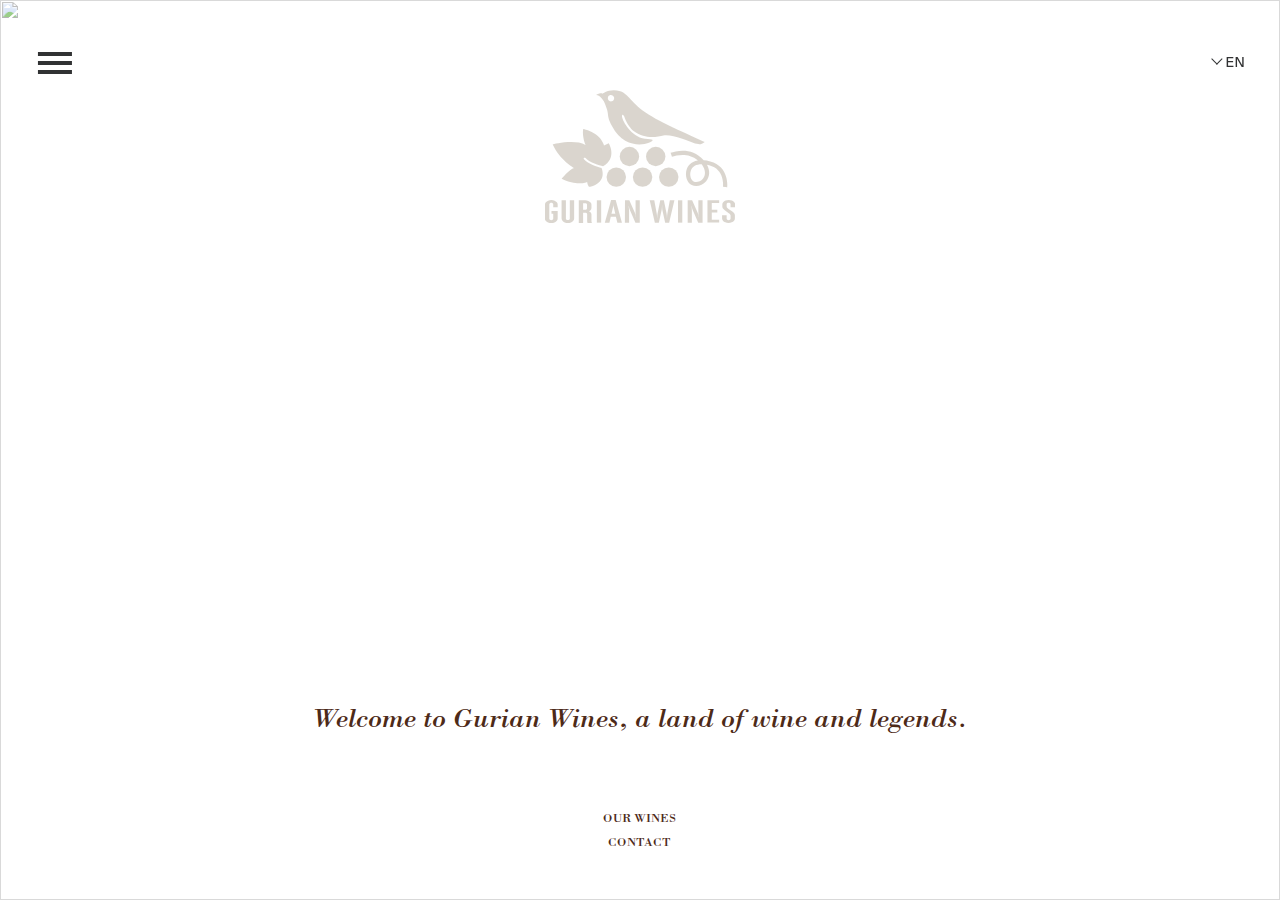
==== index.html @ 1fd7c63c "update html files via upload" ====
<!DOCTYPE html>
<html lang="en">
<head>
	<title>Home - Gurian Wines</title>
	<meta charset="utf-8">
	<meta name="viewport" content="width=device-width, initial-scale=1.0">
	
	<link rel="stylesheet" type="text/css" href="css/bootstrap-reboot.css">
	<link rel="stylesheet" type="text/css" href="css/bootstrap-grid.css">
	<link rel="stylesheet" type="text/css" href="css/bootstrap.css">
	<link rel="stylesheet" type="text/css" href="css/all.css">
	<link rel="stylesheet" type="text/css" href="css/fonts.css">
	<link rel="stylesheet" type="text/css" href="css/style.css">
	<link rel="stylesheet" type="text/css" href="css/landing.css">
</head>
<body class="landing-img">
	<img id="bg1" class="bgImg" src="img/bg-5.jpg">
	<img id="bg2" class="bgImg" src="img/bg-13.jpg">
	<img id="bg3" class="bgImg" src="img/bg-12-copy.jpg">
		<div class="overlay"></div>
	<header class="container-fluid fixed-top">
		<nav class="navbar navbar-light">
			<div class="container-fluid burger">
				<nav class="social-toggler order-last">
					<div class="dropdown">
		    			<a class="nav-link navbar-brand lang-switch-ourwines lang-switch-margin dropdown-toggle" href="javascript:void(0)" id="dropdownMenuButton1" data-bs-toggle="dropdown" aria-expanded="false">EN</a>
		    			<ul class="dropdown-menu dropdown-lang" aria-labelledby="dropdownMenuButton1">
		    				<li><a href="javascript:void(0)" class="dropdown-item">GEO</a></li>
		    				<li><a href="javascript:void(0)" class="dropdown-item">RU</a></li>
		    			</ul>
		    		</div>
				</nav>
				<div id="wrapper">
		      		<div class="circle icon">
			    		<button class="navbar-toggler" type="button" data-toggle="collapse" data-target="#navbarSupportedContent" aria-controls="navbarSupportedContent" aria-expanded="false" aria-label="Toggle navigation">
			    			<div class="nav-toggler-hover">
			    	   			<span class="navbar-toggler-icon"></span>
			    	   			<div class="padd">
			    	   				<span class="line top line-hist" id="line"></span>
			    	   				<span class="line middle line-hist" id="line"></span>
				        			<span class="line bottom line-hist" id="line"></span>
			           			</div>
			          		</div>
			       	  	</button>
			      	</div>
		    	</div>
			</div>
	      <div class="collapse navbar-collapse" id="navbarSupportedContent">
	      </div>
		</nav>
		<!-- <div class="container">
			<div class="row landing-page">
				<div class="col-xxl-4 col-lg-4 col-md-6 col-sm-6 col-6 landing-page-logo">
					<a class="logo-link" href="index.html"><img class="logo" src="img/chateau lanovelle logo.svg"></a>
				</div>
			</div>
		</div> -->
		<div class="fullscreen">
			<!-- <ul>
				<li><a class="full-logo-link" href="#"><img class="full-logo" src="img/ROEDERER_logotype white.svg"></a></li>
				<li class="all"><a href="#">All</a></li>
				<li><a href="#">Watercolor</a></li>
				<li><a href="#">Gouache</a></li>
				<li><a href="#">Pastel</a></li>
				<li><a href="#">Graphic</a></li>
				<li><a href="#">Engraving</a></li>
				<li><a href="#">Sculpture</a></li>
				<li class="dash"><a href="#">–</a></li>
				<li class="contacts"><a class="contact" href="#">CONTACT</a></li>
				<li><a class="contact" href="#">NEWS</a></li>
				<ul class="fa-twit-inst">
					<li><a class="social" href="#"><i class="fab fa-facebook-f"></i></a></li>
					<li><a class="social" href="#"><i class="fab fa-twitter"></i></a></li>
					<li><a class="social" href="#"><i class="fab fa-instagram"></i></a></li>
				</ul>
			</ul> -->
		</div>
		<div class="fullscreen-content">
			<ul>
				<li><a class="full-logo-link" href="index.html"><img class="full-logo" src="img/gurian-wines-logo-light.svg"></a></li>
				<li class="story"><a href="legends.html">LEGENDEBAD QCEULI FAQTEBI</a></li>
				<li class="glimpse"><a href="#;">DABRUNEBA WINAPARTA MICAZE</a></li>
				<li class="vineyard"><a href="#;">MARANI</a></li>
				<li class="wines-content"><a href="our-wines.html">GVINO</a></li>
				<li class="dash"><a href="#;">—</a></li>
				<li class="tablede"><a href="#;">RONISZIEBEBI AMARLEBASI</a></li>
				<li class="visiting"><a href="#;">VIZITI AMAGLEBASHI</a></li>
				<li class="dash"><a href="#;">—</a></li>
				<li class="contacts"><a class="contact" href="#;">CONTACT</a></li>
				<li class="news"><a class="contact" href="#;">NEWS</a></li>
				<div class="fa-twit-inst d-flex justify-content-around">
					<li class="facebook"><a class="social" href="#;"><i class="fab fa-facebook-f"></i></a></li>
					<li class="twitter"><a class="social" href="#;"><i class="fab fa-twitter"></i></a></li>
					<li class="instagram"><a class="social" href="#;"><i class="fab fa-instagram"></i></a></li>
				</div>
			</ul>
		</div>
	</header>
	<div class="container">
			<div class="row landing-page">
				<div class="col-xxl-2 col-xl-2 col-lg-2 col-md-4 col-sm-4 col-5 landing-page-logo">
					<a class="logo-link" href="index.html"><img class="logo" src="img/gurian-wines-logo-white.svg"></a>
				</div>
			</div>
		</div>
	<div class="d-flex justify-content-center">
		<div class="baseline">
			<h1 class="text-center">Welcome to Gurian Wines, a land of wine and legends.</h1>
		</div>
	</div>
	<footer class="d-flex justify-content-center">
		<div class="footDiv">
			<a href="our-wines.html">
				<h6>our wines</h6>
			</a>
			<a href="#;">
				<h6>contact</h6>
			</a>
		</div>
	</footer>
	

	




	<script type="text/javascript" src="js/jquery-3.5.1.min.js"></script>
	<script type="text/javascript" src="js/bootstrap.min.js"></script>
	<!-- <script type="text/javascript" src="js/bootstrap.bundle.min.js"></script> -->
	<script type="text/javascript" src="js/script.js"></script>
	<script type="text/javascript" src="js/background-fade.js"></script>

</body>
</html>
---- css/fonts.css ----
@font-face {
    font-family: 'Font Awesome Free';
    src: url('../webfonts/fa-brands-400.eot');
    src: url('../webfonts/fa-brands-400.eot') format('embedded-opentype'),
         url('../webfonts/fa-brands-400.woff2') format('woff2'),
         url('../webfonts/fa-brands-400.woff') format('woff'),
         url('../webfonts/fa-brands-400.ttf') format('truetype'),
         url('../webfonts/fa-brands-400.svg') format('svg');
}

@font-face {
    font-family: 'Font Awesome Free';
    src: url('../webfonts/fa-regular-400.eot');
    src: url('../webfonts/fa-regular-400.eot') format('embedded-opentype'),
         url('../webfonts/fa-regular-400.woff2') format('woff2'),
         url('../webfonts/fa-regular-400.woff') format('woff'),
         url('../webfonts/fa-regular-400.ttf') format('truetype'),
         url('../webfonts/fa-regular-400.svg') format('svg');
}

@font-face {
    font-family: 'Font Awesome Free';
    src: url('../webfonts/fa-solid-900.eot');
    src: url('../webfonts/fa-solid-900.eot') format('embedded-opentype'),
         url('../webfonts/fa-solid-900.woff2') format('woff2'),
         url('../webfonts/fa-solid-900.woff') format('woff'),
         url('../webfonts/fa-solid-900.ttf') format('truetype'),
         url('../webfonts/fa-solid-900.svg') format('svg');
}

@font-face {
    font-family: 'bodonistditalic';
    src: url('../webfonts/bodonistditalic.eot');
    src: url('../webfonts/bodonistditalic.eot') format('embedded-opentype'),
         url('../webfonts/bodonistditalic.woff2') format('woff2'),
         url('../webfonts/bodonistditalic.woff') format('woff'),
         url('../webfonts/bodonistditalic.ttf') format('truetype'),
         url('../webfonts/bodonistditalic.svg#bodonistditalic') format('svg');
}

@font-face {
    font-family: 'BodoniStd';
    src: url('../webfonts/BodoniStd.eot');
    src: url('../webfonts/BodoniStd.eot') format('embedded-opentype'),
         url('../webfonts/BodoniStd.woff2') format('woff2'),
         url('../webfonts/BodoniStd.woff') format('woff'),
         url('../webfonts/BodoniStd.ttf') format('truetype'),
         url('../webfonts/BodoniStd.svg#BodoniStd') format('svg');
}

@font-face {
    font-family: 'BodoniStdBold';
    src: url('../webfonts/BodoniStdBold.eot');
    src: url('../webfonts/BodoniStdBold.eot') format('embedded-opentype'),
         url('../webfonts/BodoniStdBold.woff2') format('woff2'),
         url('../webfonts/BodoniStdBold.woff') format('woff'),
         url('../webfonts/BodoniStdBold.ttf') format('truetype'),
         url('../webfonts/BodoniStdBold.svg#BodoniStdBold') format('svg');
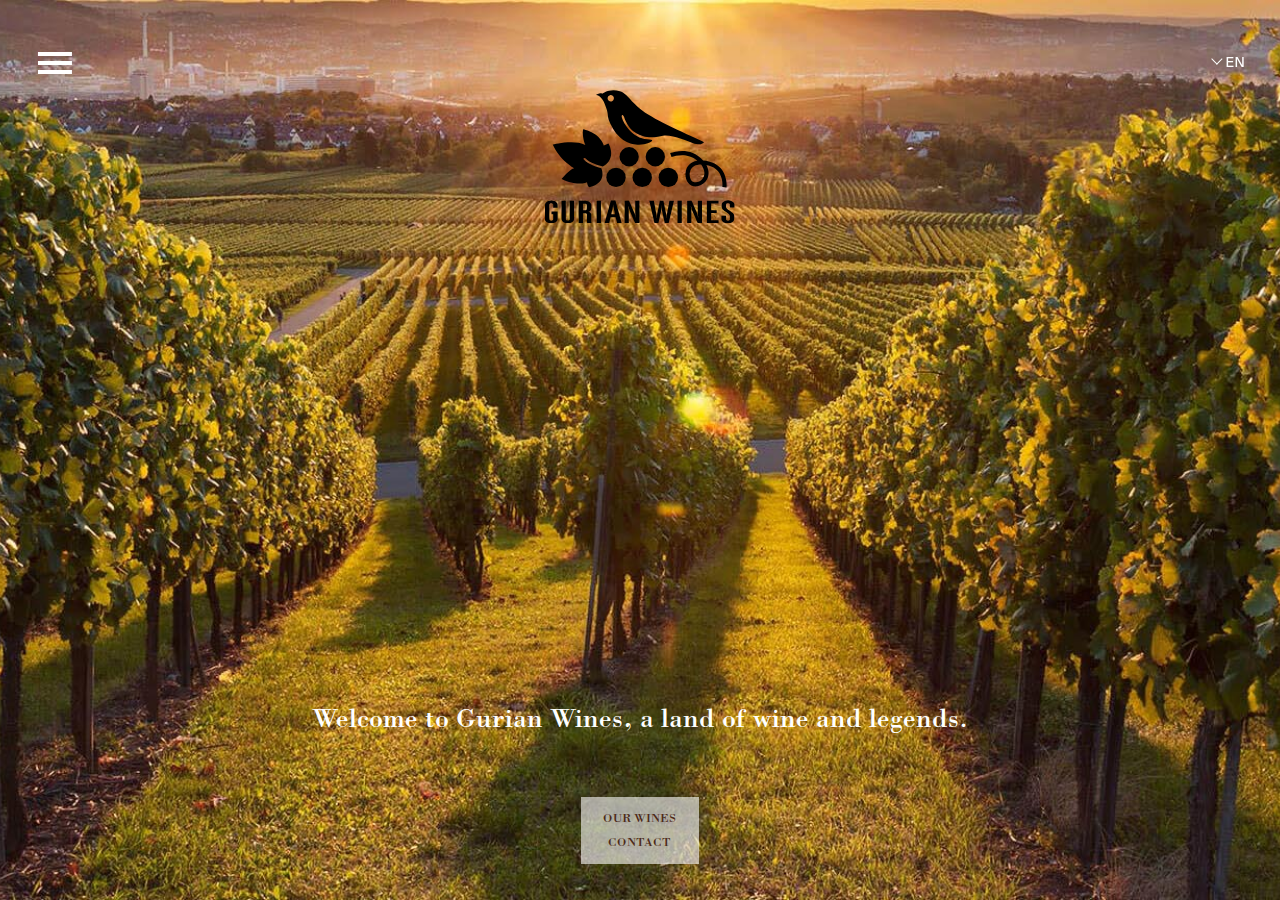
==== commit 7cdcc724: "update index.html via upload" ====
--- a/index.html
+++ b/index.html
@@ -99,7 +99,69 @@
 	<div class="container">
 			<div class="row landing-page">
 				<div class="col-xxl-2 col-xl-2 col-lg-2 col-md-4 col-sm-4 col-5 landing-page-logo">
-					<a class="logo-link" href="index.html"><img class="logo" src="img/gurian-wines-logo-white.svg"></a>
+					<a class="logo-link" href="index.html"><!-- <img class="logo" src="img/gurian-wines-logo-white.svg"> -->
+						<svg xmlns="http://www.w3.org/2000/svg" x="0px" y="0px" viewBox="0 0 154.6 109" style="enable-background:new 0 0 154.6 109;" xml:space="preserve">
+							<style type="text/css">
+							</style>
+							<g>
+								<g class="svg-text">
+									<path class="st0-g" d="M0,93.8c0-0.7,0.2-1.3,0.7-1.8c0.5-0.6,1.1-1,1.9-1.3s1.6-0.5,2.6-0.5c0.9,0,1.8,0.2,2.6,0.5
+										C8.5,91,9.1,91.4,9.6,92s0.7,1.2,0.7,1.8v2.3H6.7v-2.5c0-0.3-0.2-0.6-0.5-0.8c-0.3-0.2-0.7-0.3-1.1-0.3S4.3,92.6,4,92.8
+										c-0.3,0.2-0.5,0.5-0.5,0.8v12c0,0.3,0.2,0.6,0.5,0.8c0.3,0.2,0.7,0.3,1.1,0.3s0.8-0.1,1.1-0.3c0.3-0.2,0.5-0.5,0.5-0.8v-4.1H5.3
+										v-2.3h5v6.2c0,0.7-0.2,1.3-0.7,1.8c-0.5,0.6-1.1,1-1.9,1.3S6.1,109,5.1,109c-0.9,0-1.8-0.2-2.6-0.5s-1.4-0.8-1.9-1.3
+										c-0.5-0.6-0.7-1.2-0.7-1.8L0,93.8L0,93.8z"/>
+									<path class="st0-u" d="M16.1,108.5c-0.8-0.3-1.4-0.8-1.9-1.3c-0.5-0.6-0.7-1.2-0.7-1.8v-15H17v15.1c0,0.3,0.2,0.6,0.5,0.8
+										c0.3,0.2,0.7,0.3,1.1,0.3s0.8-0.1,1.1-0.3c0.3-0.2,0.5-0.5,0.5-0.8V90.4h3.5v15c0,0.7-0.2,1.3-0.7,1.8c-0.5,0.6-1.1,1-1.9,1.3
+										s-1.6,0.5-2.6,0.5C17.7,109,16.9,108.9,16.1,108.5z"/>
+									<path class="st0-r" d="M27.5,90.4h5.1c0.9,0,1.8,0.2,2.6,0.5s1.4,0.8,1.9,1.3c0.5,0.6,0.7,1.2,0.7,1.8v2.6c0,0.7-0.2,1.3-0.6,1.7
+										c-0.4,0.4-0.9,0.8-1.5,1v0.1c0.6,0.2,1.1,0.5,1.5,1c0.4,0.4,0.6,1,0.6,1.7v5.5c0,0.5,0.1,0.9,0.4,1.3h-3.5
+										c-0.2-0.2-0.4-0.6-0.4-1.3v-5.9c0-0.3-0.2-0.6-0.5-0.8c-0.3-0.2-0.7-0.3-1.1-0.3H31v8.3h-3.5V90.4z M32.6,98.2
+										c0.4,0,0.8-0.1,1.1-0.3c0.3-0.2,0.5-0.5,0.5-0.8v-3.2c0-0.3-0.2-0.6-0.5-0.8c-0.3-0.2-0.7-0.3-1.1-0.3H31v5.4
+										C31,98.2,32.6,98.2,32.6,98.2z"/>
+									<path class="st0-i" d="M42.2,90.4h3.5v18.3h-3.5V90.4z"/>
+									<path class="st0-a" d="M57.7,103.9h-4.2l-1.1,4.9l-3.7-0.1l5.1-18.5h3.7l5.1,18.5l-3.7,0.1L57.7,103.9z M57.2,101.5l-1.4-6.3
+										c-0.1-0.3-0.1-0.7-0.1-1.4h-0.1c0,0.7,0,1.1-0.1,1.4l-1.4,6.3H57.2z"/>
+									<path class="st0-n" d="M65.1,90.4h3.5l4.6,10.5c0.1,0.4,0.3,0.8,0.4,1.3s0.2,0.8,0.2,1l0.2,1h0.1c-0.3-1.3-0.4-2.7-0.4-4.2v-9.6h3.4
+										v18.3h-3.5L69,98.2c-0.2-0.6-0.4-1.3-0.6-2.2l-0.3-1H68c0.3,1.3,0.4,2.7,0.4,4.2v9.6H65L65.1,90.4L65.1,90.4z"/>
+									<path class="st0-w" d="M85.2,90.4h3.7l2,10.8c0.2,1.2,0.3,2.3,0.3,3.4h0.1c0-1.1,0.1-2.2,0.3-3.4l2.2-10.8h2.9l2.2,10.8
+										c0.2,1,0.3,2.1,0.3,3.4h0.1c0-0.9,0.1-2,0.3-3.4l2-10.8h3.7l-4.3,18.3h-3.2l-2.3-10.4c-0.1-0.6-0.2-1.9-0.2-3.9h-0.1
+										c0,0.7,0,1.4-0.1,2.2c0,0.8-0.1,1.3-0.2,1.7l-2.3,10.4h-3.2L85.2,90.4z"/>
+									<path class="st0-wi" d="M108.2,90.4h3.5v18.3h-3.5V90.4z"/>
+									<path class="st0-wn" d="M116.2,90.4h3.5l4.6,10.5c0.1,0.4,0.3,0.8,0.4,1.3s0.2,0.8,0.2,1l0.2,1h0.1c-0.3-1.3-0.4-2.7-0.4-4.2v-9.6
+										h3.4v18.3h-3.5l-4.6-10.5c-0.2-0.6-0.4-1.3-0.6-2.2l-0.3-1.1h-0.1c0.3,1.3,0.4,2.7,0.4,4.2v9.6h-3.4V90.4H116.2z"/>
+									<path class="st0-e" d="M132.2,90.4h9.5v2.3h-6v5.4h4.5v2.3h-4.5v5.9h6v2.3h-9.5V90.4z"/>
+									<path class="st0-s" d="M144.3,102.6h3.5v3c0,0.3,0.2,0.6,0.5,0.8c0.3,0.2,0.7,0.3,1.1,0.3c0.4,0,0.8-0.1,1.1-0.3
+										c0.3-0.2,0.5-0.5,0.5-0.8v-2.7c0-0.5-0.3-1-0.8-1.5s-1.3-1-2.3-1.7c-1.2-0.8-2.1-1.5-2.7-2.1c-0.6-0.6-0.9-1.3-0.9-2v-1.9
+										c0-0.7,0.2-1.3,0.7-1.8c0.5-0.6,1.1-1,1.9-1.3c0.8-0.3,1.6-0.5,2.6-0.5c0.9,0,1.8,0.2,2.6,0.5s1.4,0.8,1.9,1.3
+										c0.5,0.6,0.7,1.2,0.7,1.8V96H151v-2.5c0-0.3-0.2-0.6-0.5-0.8c-0.3-0.2-0.7-0.3-1.1-0.3c-0.4,0-0.8,0.1-1.1,0.3
+										c-0.3,0.2-0.5,0.5-0.5,0.8v1.9c0,0.5,0.3,1,0.8,1.5s1.3,1,2.3,1.7c1.2,0.8,2.1,1.5,2.7,2.1c0.6,0.6,0.9,1.3,0.9,2v2.6
+										c0,0.7-0.2,1.3-0.7,1.8c-0.5,0.6-1.1,1-1.9,1.3c-0.8,0.3-1.6,0.5-2.6,0.5c-0.9,0-1.8-0.2-2.6-0.5s-1.4-0.8-1.9-1.3
+										c-0.5-0.6-0.7-1.2-0.7-1.8v-2.7H144.3z"/>
+								</g>
+								<g>
+									<path class="st0" d="M47.8,9.1c5.9,13.2,1.2,9.6,6.7,20.5c8.6,17.1,23.9,16.1,29.4,13.9c4.7-1.9,5.2-3.1-0.3-3.3
+										c-12.4-0.5-19.4-13-20.7-17.3c-0.9-2.9,0.6-3.4,1.5-1.3c1.1,2.7,0.3,1.1,2.2,5.1c0.4,0.9,2.8,5,5.8,7.2c9.6,7.1,19.2,4.3,23.9,3.4
+										c6.8-1.4,20.9,4.8,24.2,5.9c3.3,1.2,5.4,1.4,6.7,1c1.3-0.5,2.2-1,2.7-1.5c0.2-0.3-33.3-14.6-45.3-22.4C69.3,10.4,68.3,3.3,61.2,1
+										c-8.3-2.8-14.5,2-14.5,2c-1.5-1-4.9,1-4.9,1C44.5,4.1,47,7.5,47.8,9.1z M53.1,4.2c1.4-0.3,2.8,0.6,3.1,2S55.7,9,54.3,9.3
+										s-2.8-0.6-3.1-2S51.7,4.5,53.1,4.2z"/>
+									<path class="st0" d="M134.4,58.5c-2-0.5-3.7-0.8-5.3-0.9c-9.1-10.8-21.7-7.9-26.9-6.1l1.1,3.2c4.1-1.4,13.6-3.6,21.1,3
+										c-6,1-8.3,4.9-9,7c-1.8,5,0,11.3,4,13.2c3.7,1.8,8.7,0.5,11.7-3.1c3.1-3.7,3.3-8.6,0.7-13.5c0.6,0.1,1.2,0.3,1.8,0.4
+										c12.7,3.2,11.4,17,11.3,17.6l3.4,0.4C148.4,79.6,150,62.4,134.4,58.5z M128.5,72.7c-2,2.4-5.3,3.3-7.6,2.2c-2.1-1-3.6-5.4-2.2-9
+										c1.2-3.3,4.3-5,8.8-5c0.1,0.1,0.2,0.3,0.3,0.4C130.7,65.6,131,69.7,128.5,72.7z"/>
+									<ellipse class="st0" cx="58" cy="71.4" rx="7.9" ry="7.9"/>
+									<ellipse class="st0" cx="79.4" cy="71.4" rx="7.9" ry="7.9"/>
+									<ellipse class="st0" cx="100.7" cy="71.4" rx="7.9" ry="7.9"/>
+									<ellipse class="st0" cx="68.7" cy="54.5" rx="7.9" ry="7.9"/>
+									<ellipse class="st0" cx="90.1" cy="54.5" rx="7.9" ry="7.9"/>
+									<path class="st0" d="M33,55.8c3.5,3.9,11.2,6,14.2,6.7c11.9-6.8,4.7-18.9,4.7-18.9L48,45.4c-0.1-0.2-0.2-0.5-0.2-0.7
+										C44.2,34.3,31,32,31,32c-0.8,7.1,2,13,2,13c-9-5-26.7-0.4-26.7-0.4C12,57.5,23.7,63.9,23.7,63.9c-3.9,0.9-10.1,8.8-10.1,8.8
+										c12.5,6.4,20.7,2.6,20.7,2.6s0.6,4.5,2.5,4c12.8-3.5,10.3-12.7,9.2-15.4c-3.6-0.9-10.8-3.1-14.3-7.1c-0.3-0.4-0.3-1,0.1-1.3
+										C32,55.4,32.6,55.4,33,55.8z"/>
+								</g>
+							</g>
+						</svg>
+
+					</a>
 				</div>
 			</div>
 		</div>
--- a/css/landing.css
+++ b/css/landing.css
@@ -42,20 +42,20 @@
     transition: opacity 1s ease-in-out 0s;
 }
 
-.overlay{
+/*.overlay{
     position: absolute;
     top: 0;
     left: 0;
     width: 100vw;
     height: 100vh;
     background-color: rgba(255,255,255,0.4);
-}
+}*/
 .line{
-    background-color: #313233;
+    background-color: #fff;
 }
 .lang-switch-ourwines {
     pointer-events: all;
-    color: #313233!important;
+    color: #fff!important;
     padding-left: 0rem;
     padding-right: 0.5rem;
     -webkit-transition: .35s;
@@ -82,7 +82,27 @@
 }
 .logo{
     width: 100%;
-    opacity: .5;
+    opacity: .1;
+    -webkit-animation: logo-anim .8s linear forwards;
+            animation: logo-anim .8s linear forwards;
+    -webkit-animation-delay: 3s;
+            animation-delay: 3s;
+}
+@-webkit-keyframes logo-anim{
+    from{
+        opacity: .1;
+    }
+    to{
+        opacity: 1;
+    }
+}
+@keyframes logo-anim{
+    from{
+        opacity: .1;
+    }
+    to{
+        opacity: 1;
+    }
 }
 .cont-wines{
     display: -webkit-box;
@@ -104,15 +124,15 @@
     bottom: 17%;
 }
 .baseline h1{
-    font-family: "bodonistditalic";
+    font-family: "bodonistd";
     font-size: 1.75rem;
-    color: #4d2a18;
+    color: #fff;
 }
 .footDiv{
     position: absolute;
     bottom: 4%;
     text-align: center;
-    background-color: rgba(255,255,255,.5);
+    background-color: rgba(255,255,255,.6);
     padding: 0.9375rem 1.4375rem 0.3125rem 1.375rem;
 }
 .footDiv h6{
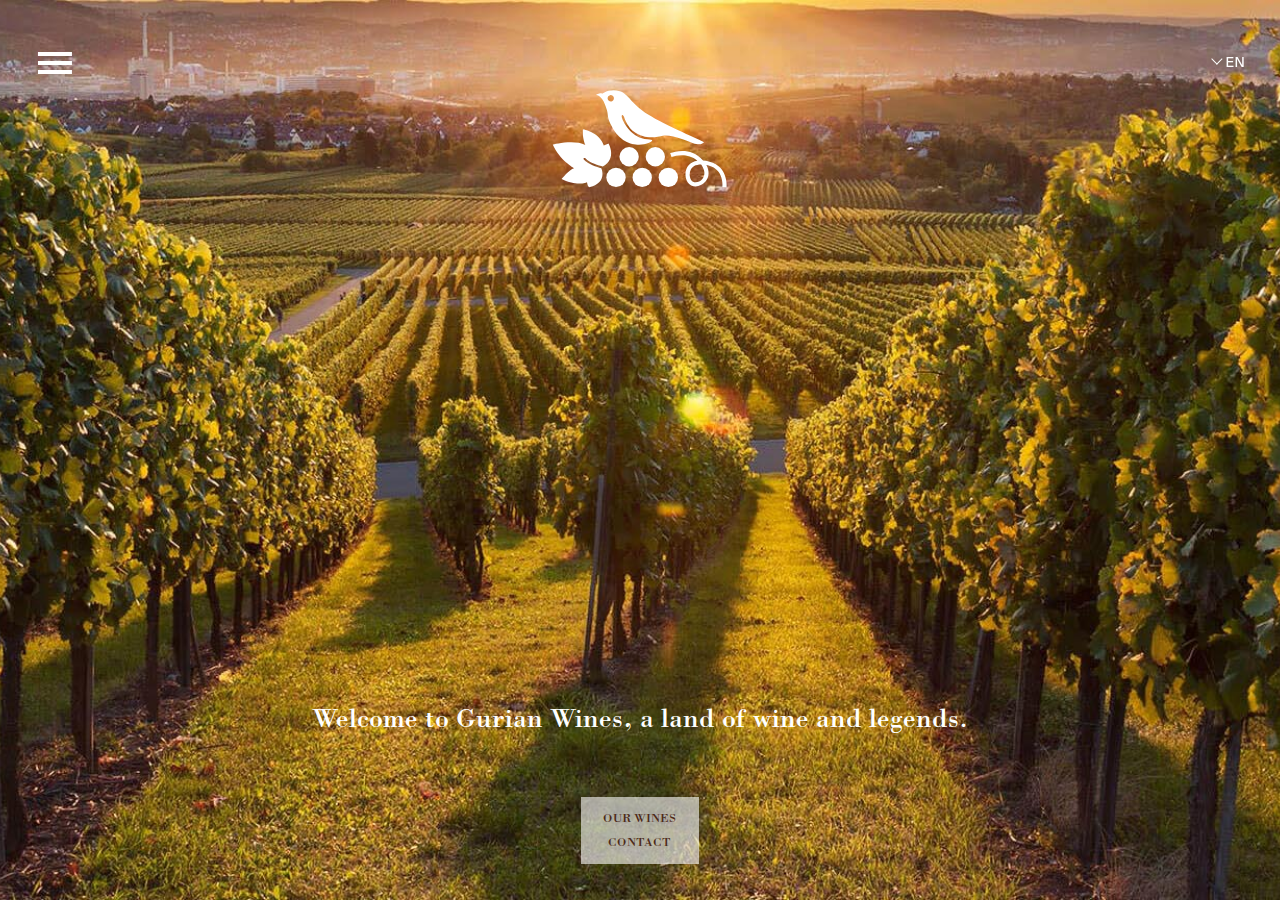
==== commit fb284372: "update index.html via upload" ====
--- a/index.html
+++ b/index.html
@@ -188,8 +188,8 @@
 
 
 	<script type="text/javascript" src="js/jquery-3.5.1.min.js"></script>
-	<script type="text/javascript" src="js/bootstrap.min.js"></script>
-	<!-- <script type="text/javascript" src="js/bootstrap.bundle.min.js"></script> -->
+	<!-- <script type="text/javascript" src="js/bootstrap.min.js"></script> -->
+	<script type="text/javascript" src="js/bootstrap.bundle.min.js"></script>
 	<script type="text/javascript" src="js/script.js"></script>
 	<script type="text/javascript" src="js/background-fade.js"></script>
 
--- a/css/fonts.css
+++ b/css/fonts.css
@@ -56,4 +56,4 @@
          url('../webfonts/BodoniStdBold.woff') format('woff'),
          url('../webfonts/BodoniStdBold.ttf') format('truetype'),
          url('../webfonts/BodoniStdBold.svg#BodoniStdBold') format('svg');
-
+}
--- a/css/style.css
+++ b/css/style.css
@@ -887,6 +887,7 @@
 }
 .bottle, .bottle-1, .bottle-2{
     width: 100%;
+    height: 100%;
 }
 .wine-present{
     background-color: #313233;
@@ -933,6 +934,11 @@
     -o-transition: .5s ease-in-out;
     transition: .5s ease-in-out;
 }
+.wine-bottle-text div{
+    /* background-color, border-color for tv browser */
+    background-color: #313233!important;
+    border-color: #313233!important;
+}
 .amiral{
     position: relative;
     text-align: center;
@@ -975,13 +981,10 @@
 .wine-bottle-text:hover .down-arrow{
     opacity: .5;
 }
-/*.bottle-col{
-    max-width: 800px;
-}*/
 .bottle-col a:hover{
     color: rgba(237, 233, 225, .5);
 }
-.wine-bottle-text a{
+.wine-bottle-text-1 a{
     text-decoration: none;
     color: #ede9e1;
 }
@@ -1156,9 +1159,9 @@
     /*.wines {
         max-width: 400px;
     }*/
-    .bottle-txt {
+    /*.bottle-txt {
         --bs-gutter-x: 1.5rem;
-    }
+    }*/
 }
 @media(max-width: 900px){
     .text {
@@ -1245,6 +1248,9 @@
         max-width: 300px;
         margin-top: 0.0625rem;
     }
+    .bottle-txt {
+        --bs-gutter-x: 1.5rem;
+    }
     .wine-text-bottle{
         max-width: 300px;
     }
--- a/css/landing.css
+++ b/css/landing.css
@@ -80,15 +80,141 @@
 .landing-page-logo.hide-1{
     visibility: hidden;
 }
+/* svg animation */
+.st0{
+    fill: #fff;
+}
+/*.svg-text{
+    opacity: 0;
+    animation: svg-anim 1s linear forwards;
+    animation-delay: .5s;
+}*/
+.st0-g{
+    opacity: 0;
+    fill: #fff;
+    -webkit-animation: svg-anim 1s linear forwards;
+            animation: svg-anim 1s linear forwards;
+    -webkit-animation-delay: .5s;
+            animation-delay: .5s;
+}
+.st0-u{
+    opacity: 0;
+    fill: #fff;
+    -webkit-animation: svg-anim 1s linear forwards;
+            animation: svg-anim 1s linear forwards;
+    -webkit-animation-delay: .6s;
+            animation-delay: .6s;
+}
+.st0-r{
+    opacity: 0;
+    fill: #fff;
+    -webkit-animation: svg-anim 1s linear forwards;
+            animation: svg-anim 1s linear forwards;
+    -webkit-animation-delay: .7s;
+            animation-delay: .7s;
+}
+.st0-i{
+    opacity: 0;
+    fill: #fff;
+    -webkit-animation: svg-anim 1s linear forwards;
+            animation: svg-anim 1s linear forwards;
+    -webkit-animation-delay: .8s;
+            animation-delay: .8s;
+}
+.st0-a{
+    opacity: 0;
+    fill: #fff;
+   -webkit-animation: svg-anim  1s linear forwards;
+           animation: svg-anim  1s linear forwards;
+   -webkit-animation-delay: .9s;
+           animation-delay: .9s;
+}
+.st0-n{
+    opacity: 0;
+    fill: #fff;
+    -webkit-animation: svg-anim 1s linear forwards;
+            animation: svg-anim 1s linear forwards;
+    -webkit-animation-delay: 1s;
+            animation-delay: 1s;
+}
+.st0-w{
+    opacity: 0;
+    fill: #fff;
+    -webkit-animation: svg-anim 1s linear forwards;
+            animation: svg-anim 1s linear forwards;
+    -webkit-animation-delay: 1.1s;
+            animation-delay: 1.1s;
+}
+.st0-wi{
+    opacity: 0;
+    fill: #fff;
+    -webkit-animation: svg-anim 1s linear forwards;
+            animation: svg-anim 1s linear forwards;
+    -webkit-animation-delay: 1.2s;
+            animation-delay: 1.2s;
+}
+.st0-wn{
+    opacity: 0;
+    fill: #fff;
+    -webkit-animation: svg-anim 1s linear forwards;
+            animation: svg-anim 1s linear forwards;
+    -webkit-animation-delay: 1.3s;
+            animation-delay: 1.3s;
+}
+.st0-e{
+    opacity: 0;
+    fill: #fff;
+    -webkit-animation: svg-anim 1s linear forwards;
+            animation: svg-anim 1s linear forwards;
+    -webkit-animation-delay: 1.4s;
+            animation-delay: 1.4s;
+}
+.st0-s{
+    opacity: 0;
+    fill: #fff;
+    -webkit-animation: svg-anim 1s linear forwards;
+            animation: svg-anim 1s linear forwards;
+    -webkit-animation-delay: 1.5s;
+            animation-delay: 1.5s;
+}
+@-webkit-keyframes svg-anim{
+    0%{
+        opacity: 0;
+    }
+    100%{
+        opacity: 1;
+    }
+}
+@keyframes svg-anim{
+    0%{
+        opacity: 0;
+    }
+    100%{
+        opacity: 1;
+    }
+}
+/*.st0{
+    fill: url("#grad1");
+
+    animation: changeBg 1s linear;
+}
+@keyframes changeBg{
+      0%{
+        filter: hue-rotate(0deg);
+      }
+      100%{
+        filter: hue-rotate(360deg);
+      }
+}*/
 .logo{
     width: 100%;
-    opacity: .1;
+   /* opacity: .1;
     -webkit-animation: logo-anim .8s linear forwards;
             animation: logo-anim .8s linear forwards;
     -webkit-animation-delay: 3s;
-            animation-delay: 3s;
-}
-@-webkit-keyframes logo-anim{
+            animation-delay: 3s;*/
+}
+/*@-webkit-keyframes logo-anim{
     from{
         opacity: .1;
     }
@@ -103,7 +229,8 @@
     to{
         opacity: 1;
     }
-}
+}*/
+/* end of svg animation */
 .cont-wines{
     display: -webkit-box;
     display: -ms-flexbox;
